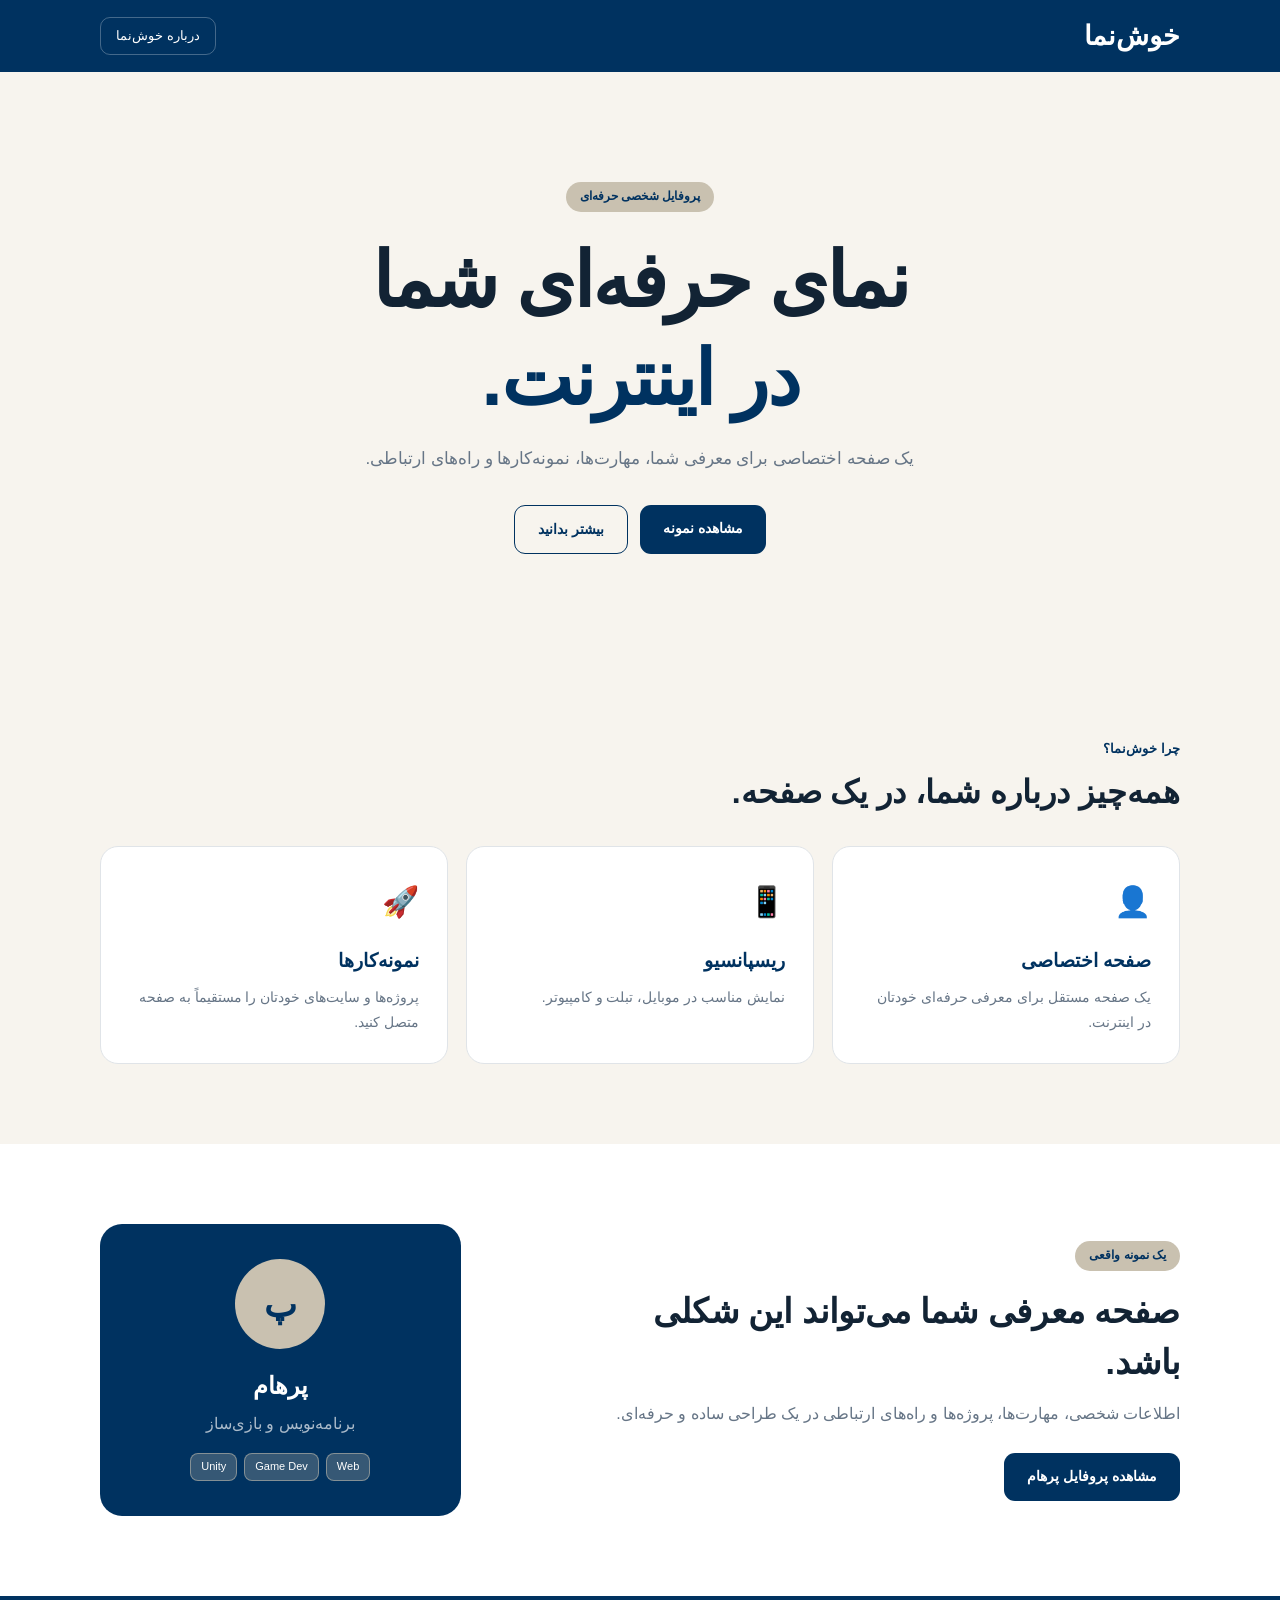
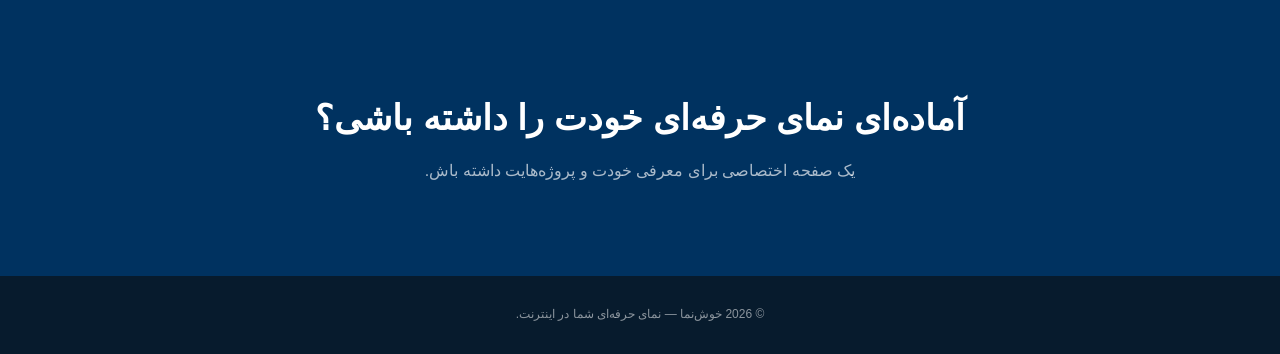
==== index.html @ 083b50d3 "Pre-Beta" ====
<!DOCTYPE html>
<html lang="fa" dir="rtl">

<head>

    <meta charset="UTF-8">

    <meta name="viewport" content="width=device-width, initial-scale=1.0">

    <title>
        خوش‌نما | نمای حرفه‌ای شما در اینترنت
    </title>

    <meta name="description" content="خوش‌نما؛ صفحه معرفی شخصی حرفه‌ای برای حضور بهتر شما در اینترنت.">

    <link rel="stylesheet" href="css/style.css">

</head>


<body>

    <!-- ================================
         Header
    ================================= -->

    <header>

        <div class="container nav">

            <a href="./" class="brand">
                خوش‌نما
            </a>

            <a href="#about" class="nav-link">
                درباره خوش‌نما
            </a>

        </div>

    </header>


    <main>

        <!-- ================================
             Hero
        ================================= -->

        <section class="hero">

            <div class="container hero-content">

                <span class="badge">
                    پروفایل شخصی حرفه‌ای
                </span>

                <h1>
                    نمای حرفه‌ای شما
                    <br>
                    <span>در اینترنت.</span>
                </h1>

                <p>
                    یک صفحه اختصاصی برای معرفی شما،
                    مهارت‌ها، نمونه‌کارها و راه‌های ارتباطی.
                </p>

                <div class="hero-actions">

                    <a href="profiles/parham/" class="button primary">
                        مشاهده نمونه
                    </a>

                    <a href="#about" class="button secondary">
                        بیشتر بدانید
                    </a>

                </div>

            </div>

        </section>


        <!-- ================================
             Features
        ================================= -->

        <section id="about" class="section">

            <div class="container">

                <div class="section-heading">

                    <span>
                        چرا خوش‌نما؟
                    </span>

                    <h2>
                        همه‌چیز درباره شما،
                        در یک صفحه.
                    </h2>

                </div>


                <div class="features">

                    <article class="feature-card">

                        <div class="feature-icon">
                            👤
                        </div>

                        <h3>
                            صفحه اختصاصی
                        </h3>

                        <p>
                            یک صفحه مستقل برای معرفی
                            حرفه‌ای خودتان در اینترنت.
                        </p>

                    </article>


                    <article class="feature-card">

                        <div class="feature-icon">
                            📱
                        </div>

                        <h3>
                            ریسپانسیو
                        </h3>

                        <p>
                            نمایش مناسب در موبایل،
                            تبلت و کامپیوتر.
                        </p>

                    </article>


                    <article class="feature-card">

                        <div class="feature-icon">
                            🚀
                        </div>

                        <h3>
                            نمونه‌کارها
                        </h3>

                        <p>
                            پروژه‌ها و سایت‌های خودتان
                            را مستقیماً به صفحه متصل کنید.
                        </p>

                    </article>

                </div>

            </div>

        </section>


        <!-- ================================
             Profile Showcase
        ================================= -->

        <section class="showcase section">

            <div class="container showcase-content">

                <div>

                    <span class="badge">
                        یک نمونه واقعی
                    </span>

                    <h2>
                        صفحه معرفی شما
                        می‌تواند این شکلی باشد.
                    </h2>

                    <p>
                        اطلاعات شخصی، مهارت‌ها،
                        پروژه‌ها و راه‌های ارتباطی
                        در یک طراحی ساده و حرفه‌ای.
                    </p>

                    <a href="profiles/parham/" class="button primary">
                        مشاهده پروفایل پرهام
                    </a>

                </div>


                <div class="showcase-card">

                    <div class="showcase-avatar">
                        پ
                    </div>

                    <h3>
                        پرهام
                    </h3>

                    <p>
                        برنامه‌نویس و بازی‌ساز
                    </p>

                    <div class="showcase-tags">

                        <span>Web</span>
                        <span>Game Dev</span>
                        <span>Unity</span>

                    </div>

                </div>

            </div>

        </section>


        <!-- ================================
             Simple CTA
        ================================= -->

        <section class="cta">

            <div class="container">

                <h2>
                    آماده‌ای نمای حرفه‌ای
                    خودت را داشته باشی؟
                </h2>

                <p>
                    یک صفحه اختصاصی برای معرفی خودت
                    و پروژه‌هایت داشته باش.
                </p>

            </div>

        </section>

    </main>


    <!-- ================================
         Footer
    ================================= -->

    <footer>

        <div class="container">

            © 2026 خوش‌نما — نمای حرفه‌ای شما در اینترنت.

        </div>

    </footer>

</body>

</html>
---- css/style.css ----
/* ========================================
   Reset
======================================== */

* {
    margin: 0;
    padding: 0;

    box-sizing: border-box;
}

html {
    scroll-behavior: smooth;
}

body {
    background: #f7f4ee;
    color: #122334;

    font-family: "Vazirmatn", Tahoma, sans-serif;

    line-height: 1.8;
}

a {
    color: inherit;

    text-decoration: none;
}


/* ========================================
   Container
======================================== */

.container {
    width: min(1080px, 92%);

    margin: 0 auto;
}


/* ========================================
   Header
======================================== */

header {
    position: sticky;

    top: 0;

    z-index: 100;

    background: #003260;

    color: #ffffff;
}

.nav {
    height: 72px;

    display: flex;
    align-items: center;
    justify-content: space-between;
}

.brand {
    font-size: 27px;

    font-weight: 800;
}

.nav-link {
    padding: 6px 15px;

    border: 1px solid #ffffff44;

    border-radius: 10px;

    font-size: 13px;

    transition: 0.2s ease;
}

.nav-link:hover {
    background: #C9C1B0;

    color: #003260;

    border-color: #C9C1B0;
}


/* ========================================
   Hero
======================================== */

.hero {
    padding: 110px 0 100px;

    text-align: center;
}

.hero-content {
    display: flex;

    flex-direction: column;

    align-items: center;
}

.badge {
    display: inline-block;

    padding: 4px 14px;

    background: #C9C1B0;

    color: #003260;

    border-radius: 50px;

    font-size: 12px;

    font-weight: 700;
}

.hero h1 {
    margin-top: 20px;

    font-size: clamp(45px, 7vw, 76px);

    line-height: 1.3;

    letter-spacing: -2px;
}

.hero h1 span {
    color: #003260;
}

.hero p {
    max-width: 650px;

    margin-top: 15px;

    color: #667586;

    font-size: 17px;
}

.hero-actions {
    display: flex;

    flex-wrap: wrap;

    justify-content: center;

    gap: 12px;

    margin-top: 30px;
}


/* ========================================
   Buttons
======================================== */

.button {
    display: inline-block;

    padding: 11px 23px;

    border-radius: 11px;

    font-size: 14px;

    font-weight: 700;

    transition: 0.2s ease;
}

.button:hover {
    transform: translateY(-3px);
}

.primary {
    background: #003260;

    color: #ffffff;
}

.secondary {
    border: 1px solid #003260;

    color: #003260;
}


/* ========================================
   Sections
======================================== */

.section {
    padding: 80px 0;
}

.section-heading {
    margin-bottom: 30px;
}

.section-heading span {
    color: #003260;

    font-size: 13px;

    font-weight: 700;
}

.section-heading h2 {
    max-width: 650px;

    margin-top: 5px;

    color: #122334;

    font-size: 32px;

    line-height: 1.5;
}


/* ========================================
   Features
======================================== */

.features {
    display: grid;

    grid-template-columns: repeat(3, 1fr);

    gap: 18px;
}

.feature-card {
    padding: 28px;

    background: #ffffff;

    border: 1px solid #e0e4e8;

    border-radius: 18px;

    transition: 0.2s ease;
}

.feature-card:hover {
    transform: translateY(-5px);

    border-color: #C9C1B0;

    box-shadow: 0 15px 35px #00326012;
}

.feature-icon {
    font-size: 30px;
}

.feature-card h3 {
    margin-top: 15px;

    color: #003260;

    font-size: 19px;
}

.feature-card p {
    margin-top: 7px;

    color: #667586;

    font-size: 14px;
}


/* ========================================
   Showcase
======================================== */

.showcase {
    background: #ffffff;
}

.showcase-content {
    display: grid;

    grid-template-columns: 1.3fr 0.7fr;

    align-items: center;

    gap: 50px;
}

.showcase h2 {
    max-width: 600px;

    margin-top: 15px;

    color: #122334;

    font-size: 34px;

    line-height: 1.5;
}

.showcase p {
    max-width: 600px;

    margin: 12px 0 25px;

    color: #667586;
}


/* ========================================
   Showcase Card
======================================== */

.showcase-card {
    padding: 35px;

    background: #003260;

    color: #ffffff;

    border-radius: 22px;

    text-align: center;
}

.showcase-avatar {
    width: 90px;
    height: 90px;

    display: flex;

    align-items: center;
    justify-content: center;

    margin: 0 auto 15px;

    background: #C9C1B0;

    color: #003260;

    border-radius: 50%;

    font-size: 35px;

    font-weight: 800;
}

.showcase-card h3 {
    font-size: 24px;
}

.showcase-card p {
    margin: 2px 0 15px;

    color: #ffffffaa;
}

.showcase-tags {
    display: flex;

    flex-wrap: wrap;

    justify-content: center;

    gap: 7px;
}

.showcase-tags span {
    padding: 3px 10px;

    background: #C9C1B044;

    border: 1px solid #C9C1B088;

    border-radius: 8px;

    font-size: 11px;
}


/* ========================================
   CTA
======================================== */

.cta {
    padding: 90px 0;

    background: #003260;

    color: #ffffff;

    text-align: center;
}

.cta h2 {
    font-size: 35px;
}

.cta p {
    margin-top: 8px;

    color: #ffffffaa;
}


/* ========================================
   Footer
======================================== */

footer {
    padding: 28px 0;

    background: #071b2d;

    color: #ffffff88;

    font-size: 12px;

    text-align: center;
}


/* ========================================
   Responsive
======================================== */

@media (max-width: 700px) {

    .nav-link {
        display: none;
    }

    .hero {
        padding: 75px 0;
    }

    .hero h1 {
        font-size: 43px;

        letter-spacing: -1px;
    }

    .hero p {
        font-size: 15px;
    }

    .features {
        grid-template-columns: 1fr;
    }

    .showcase-content {
        grid-template-columns: 1fr;

        gap: 35px;
    }

    .showcase h2 {
        font-size: 28px;
    }

    .cta {
        padding: 70px 20px;
    }

    .cta h2 {
        font-size: 28px;
    }
}
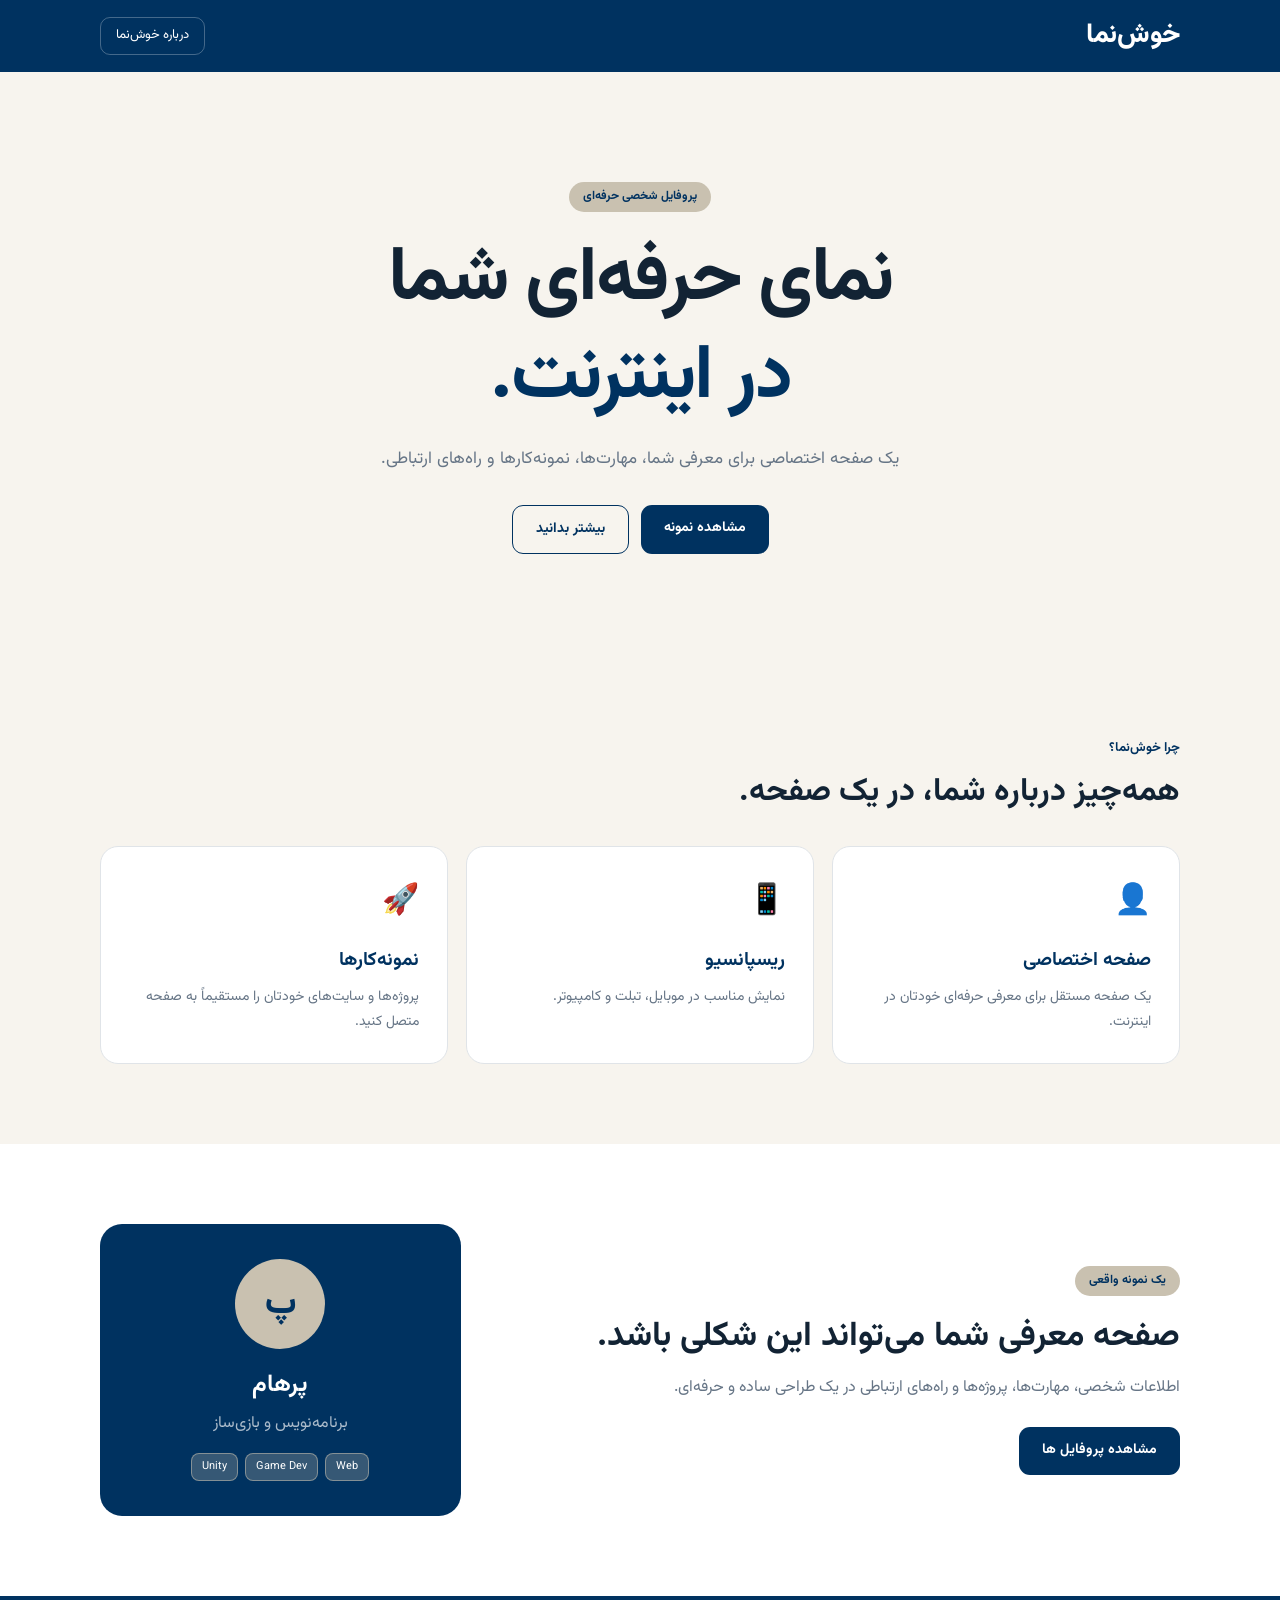
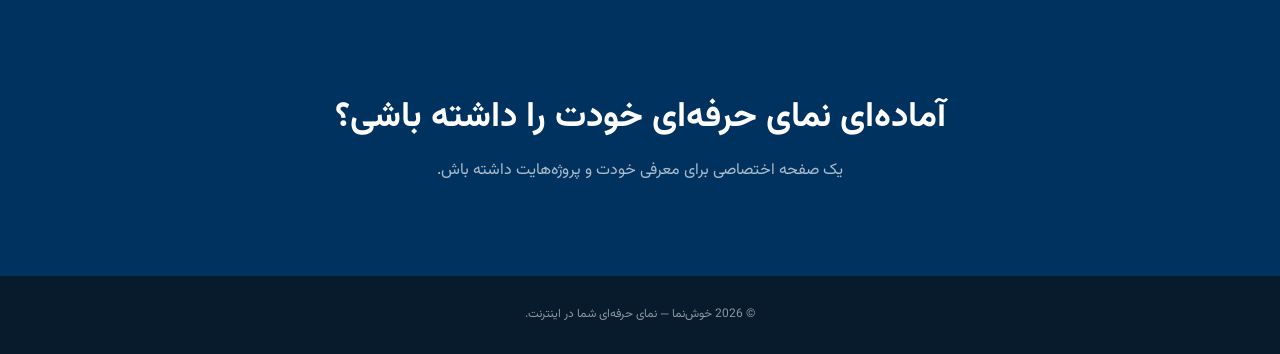
==== commit e2485a8b: "Alpha:0.0.10" ====
--- a/index.html
+++ b/index.html
@@ -10,6 +10,7 @@
     <title>
         خوش‌نما | نمای حرفه‌ای شما در اینترنت
     </title>
+    <link href="https://fonts.googleapis.com/css2?family=Vazirmatn:wght@100..900&display=swap" rel="stylesheet">
 
     <meta name="description" content="خوش‌نما؛ صفحه معرفی شخصی حرفه‌ای برای حضور بهتر شما در اینترنت.">
 
@@ -192,8 +193,8 @@
                         در یک طراحی ساده و حرفه‌ای.
                     </p>
 
-                    <a href="profiles/parham/" class="button primary">
-                        مشاهده پروفایل پرهام
+                    <a href="./profiles.html" class="button primary">
+                        مشاهده پروفایل ها
                     </a>
 
                 </div>
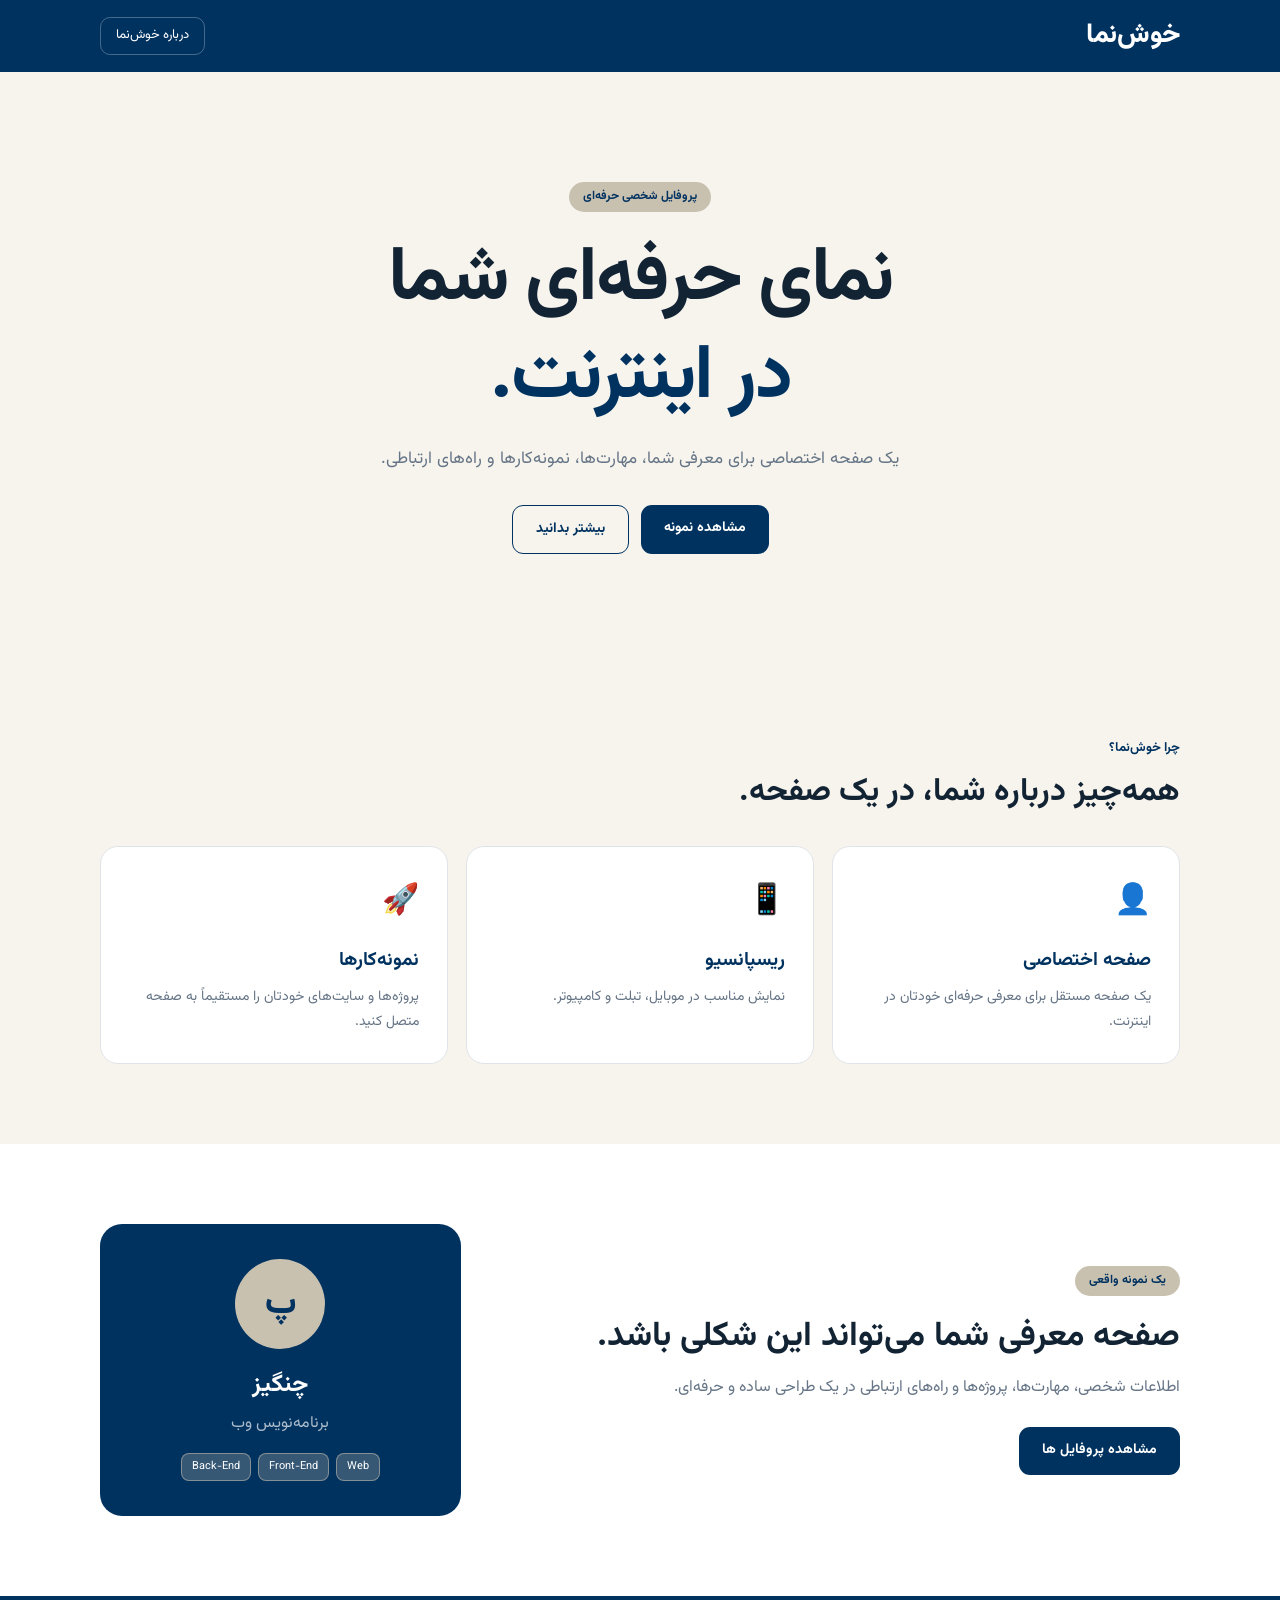
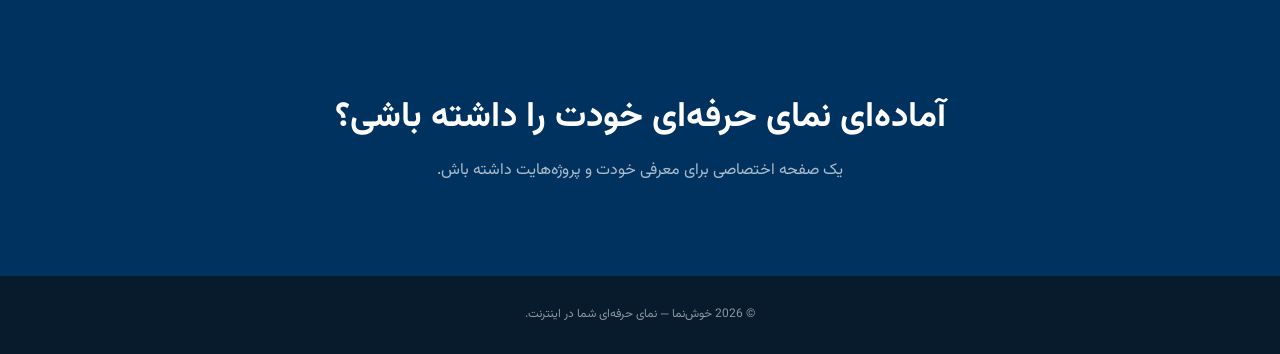
==== commit b27c8ff4: "Alpha:0.0.2" ====
--- a/index.html
+++ b/index.html
@@ -207,18 +207,18 @@
                     </div>
 
                     <h3>
-                        پرهام
+                        چنگیز
                     </h3>
 
                     <p>
-                        برنامه‌نویس و بازی‌ساز
+                        برنامه‌نویس وب
                     </p>
 
                     <div class="showcase-tags">
 
                         <span>Web</span>
-                        <span>Game Dev</span>
-                        <span>Unity</span>
+                        <span>Front-End</span>
+                        <span>Back-End</span>
 
                     </div>
 
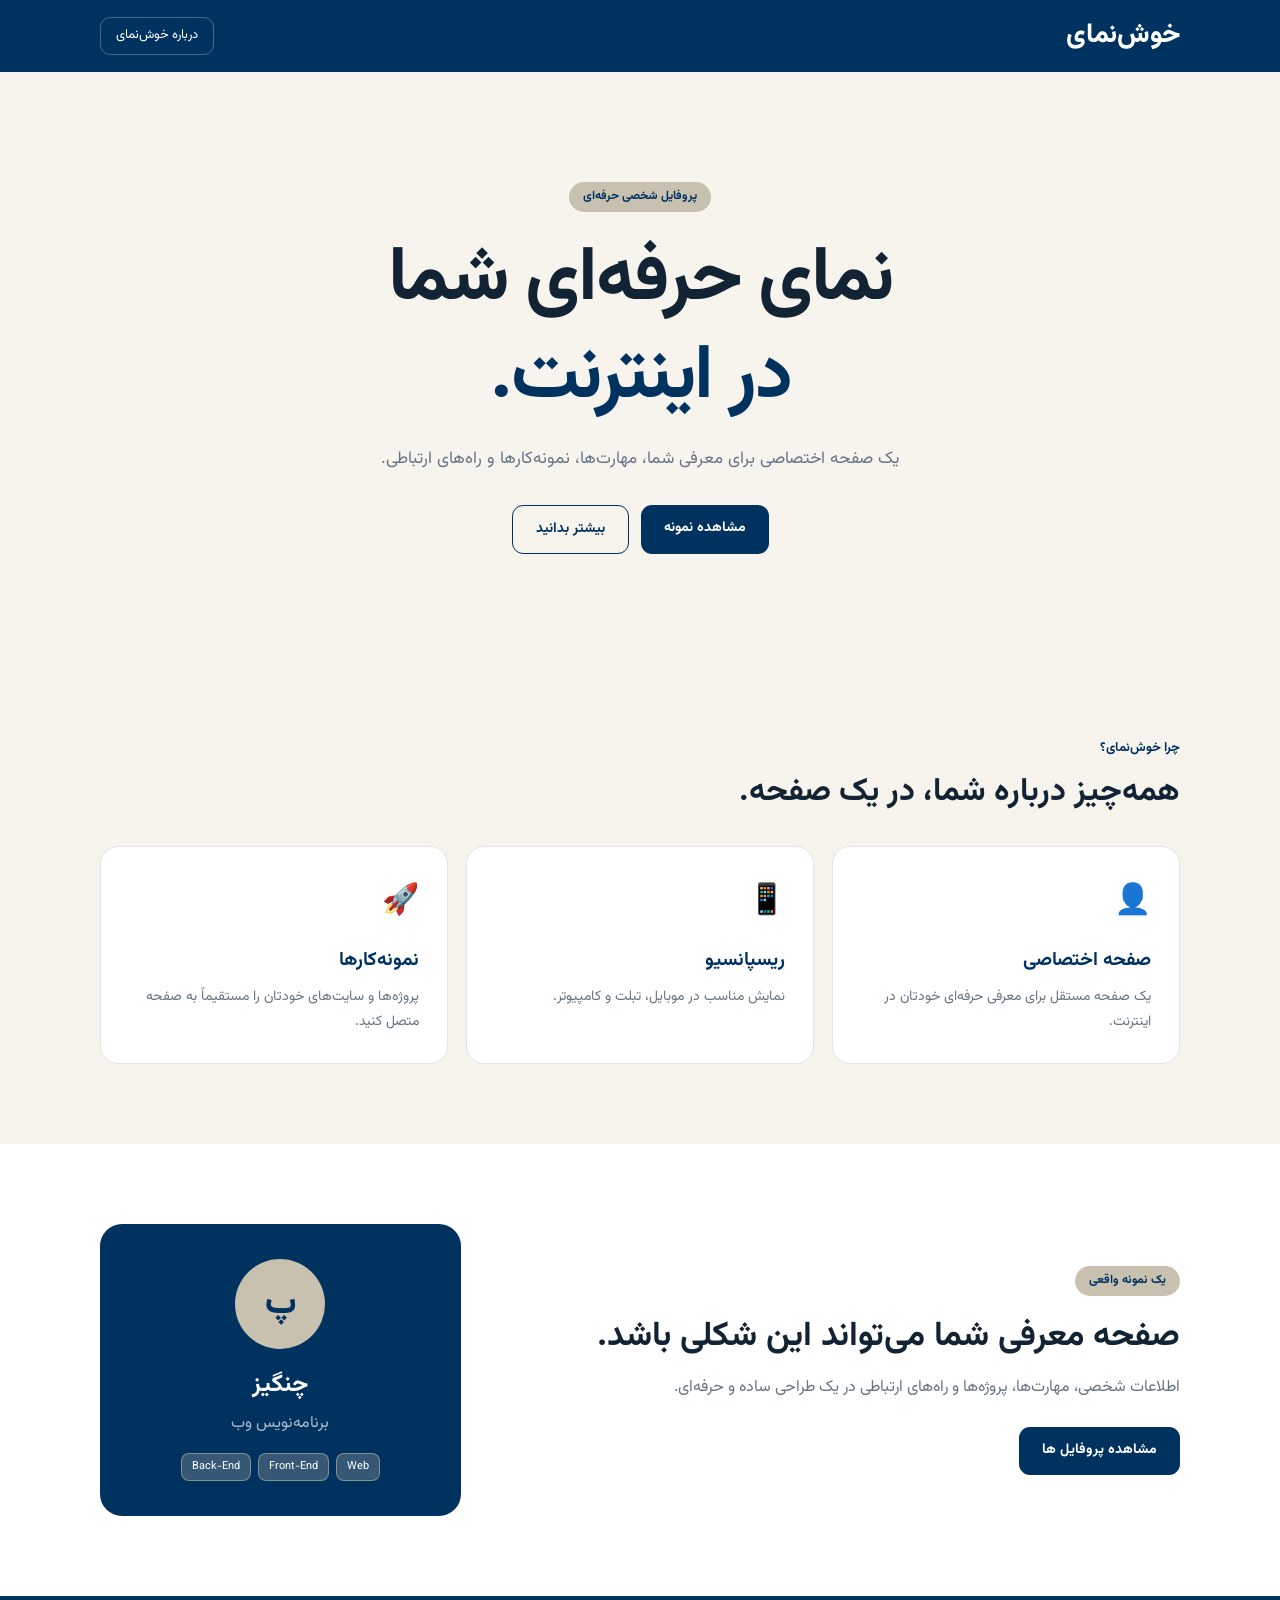
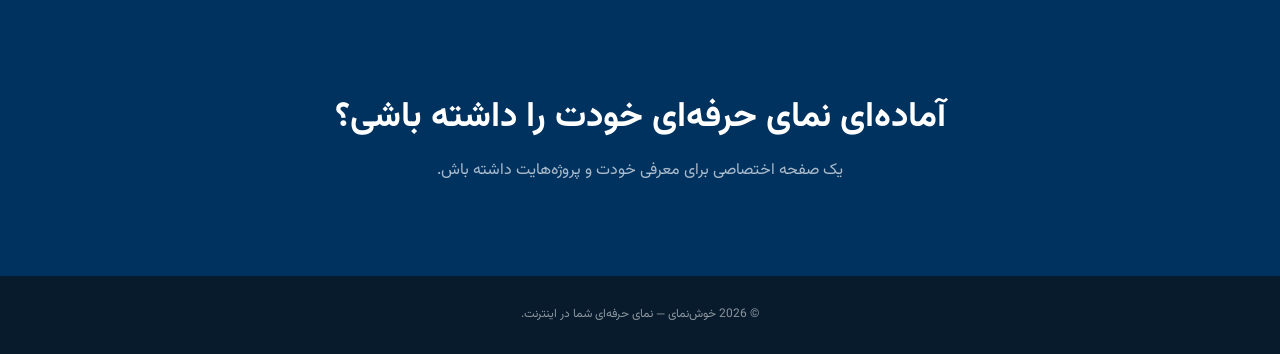
==== commit 6d10207b: "Alpha:0.0.22" ====
--- a/index.html
+++ b/index.html
@@ -8,11 +8,11 @@
     <meta name="viewport" content="width=device-width, initial-scale=1.0">
 
     <title>
-        خوش‌نما | نمای حرفه‌ای شما در اینترنت
+        خوش‌نمای | نمای حرفه‌ای شما در اینترنت
     </title>
     <link href="https://fonts.googleapis.com/css2?family=Vazirmatn:wght@100..900&display=swap" rel="stylesheet">
 
-    <meta name="description" content="خوش‌نما؛ صفحه معرفی شخصی حرفه‌ای برای حضور بهتر شما در اینترنت.">
+    <meta name="description" content="خوش‌نمای؛ صفحه معرفی شخصی حرفه‌ای برای حضور بهتر شما در اینترنت.">
 
     <link rel="stylesheet" href="css/style.css">
 
@@ -30,11 +30,11 @@
         <div class="container nav">
 
             <a href="./" class="brand">
-                خوش‌نما
+                خوش‌نمای
             </a>
 
             <a href="#about" class="nav-link">
-                درباره خوش‌نما
+                درباره خوش‌نمای
             </a>
 
         </div>
@@ -95,7 +95,7 @@
                 <div class="section-heading">
 
                     <span>
-                        چرا خوش‌نما؟
+                        چرا خوش‌نمای؟
                     </span>
 
                     <h2>
@@ -262,7 +262,7 @@
 
         <div class="container">
 
-            © 2026 خوش‌نما — نمای حرفه‌ای شما در اینترنت.
+            © 2026 خوش‌نمای — نمای حرفه‌ای شما در اینترنت.
 
         </div>
 
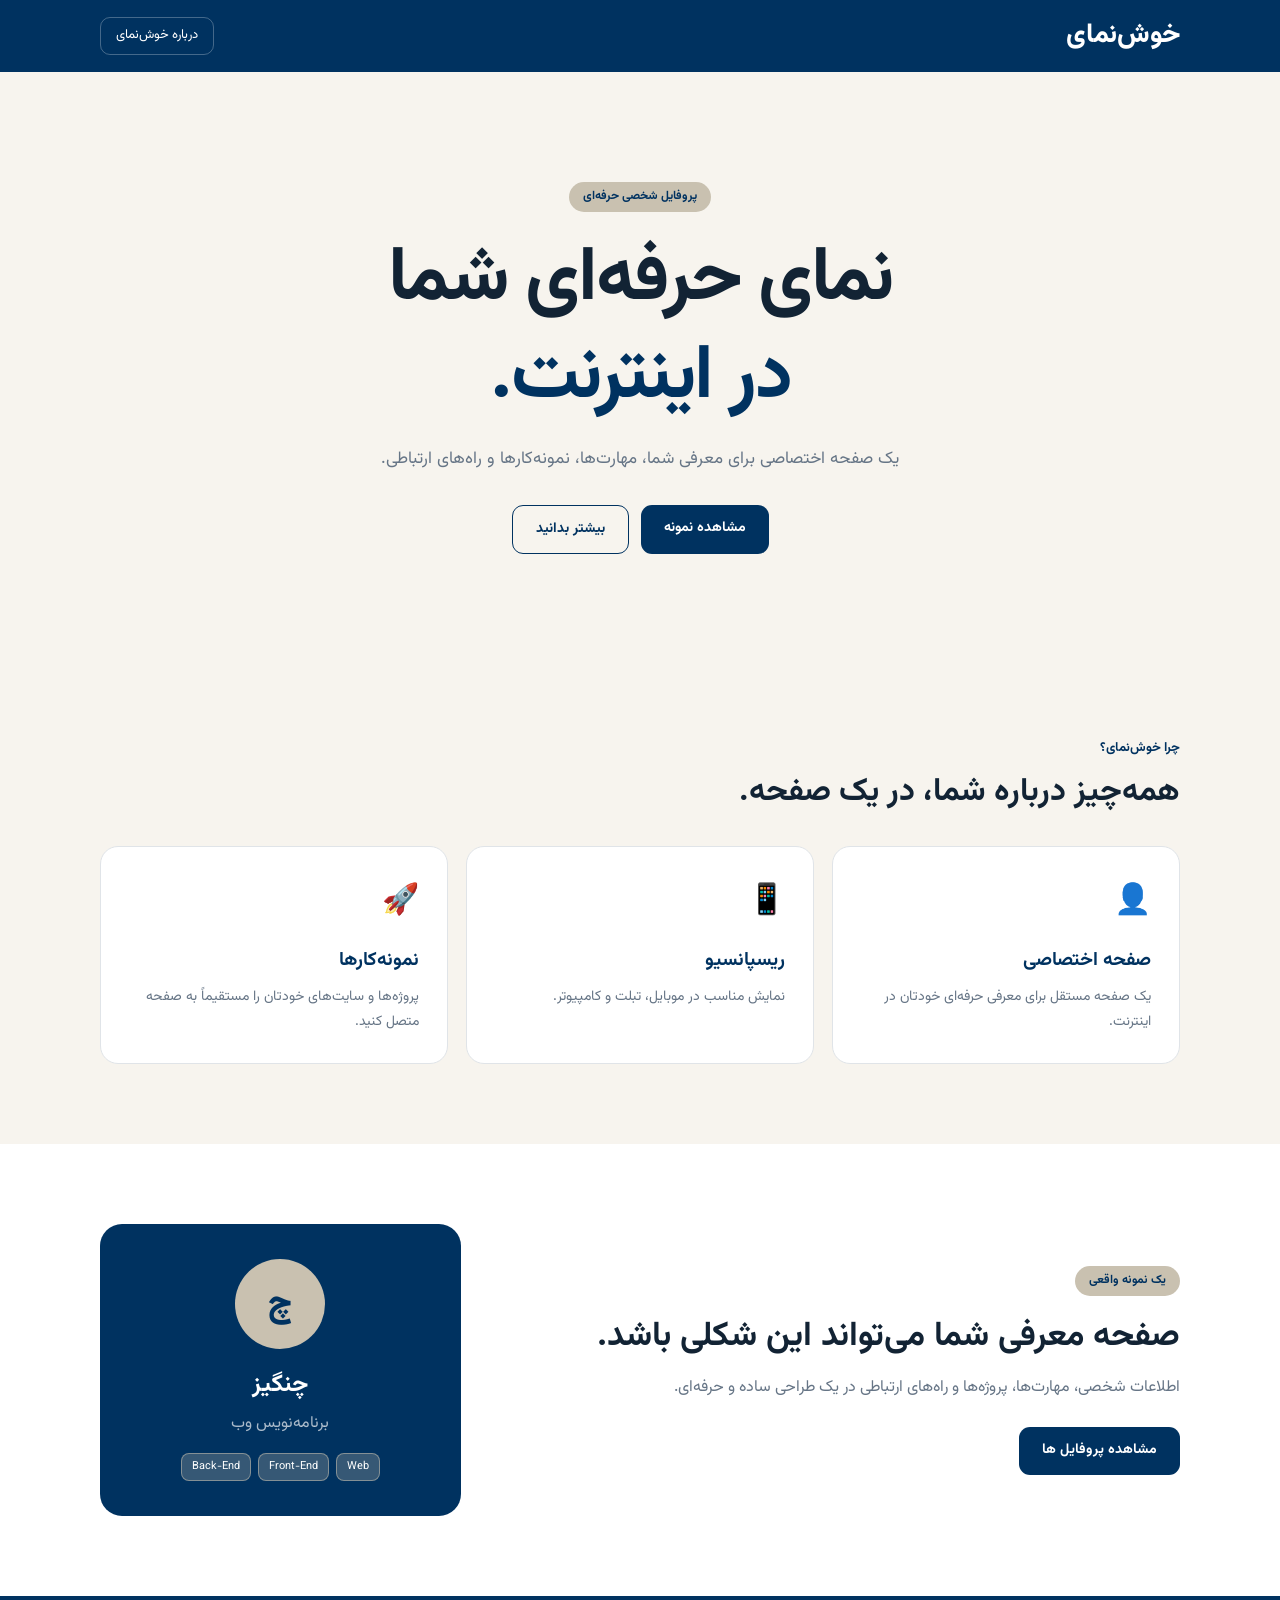
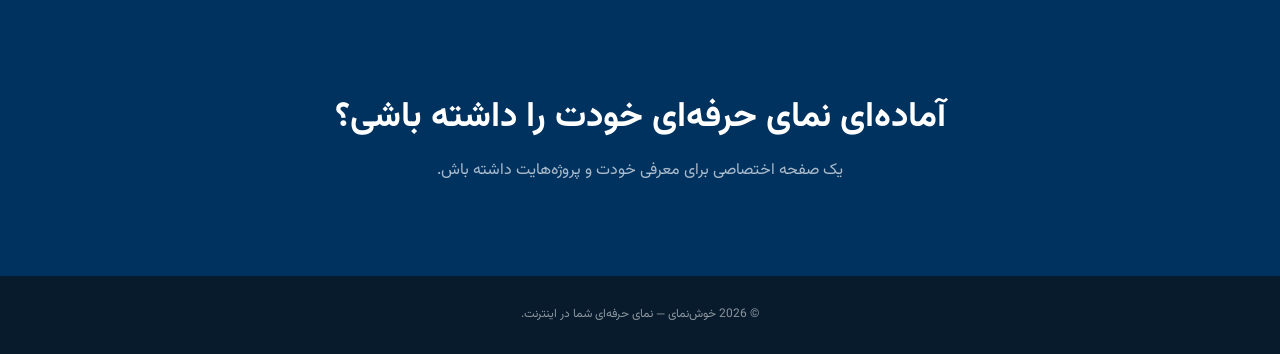
==== commit 039f7fba: "Alpha:0.0.23" ====
--- a/index.html
+++ b/index.html
@@ -203,7 +203,7 @@
                 <div class="showcase-card">
 
                     <div class="showcase-avatar">
-                        پ
+                        چ
                     </div>
 
                     <h3>
